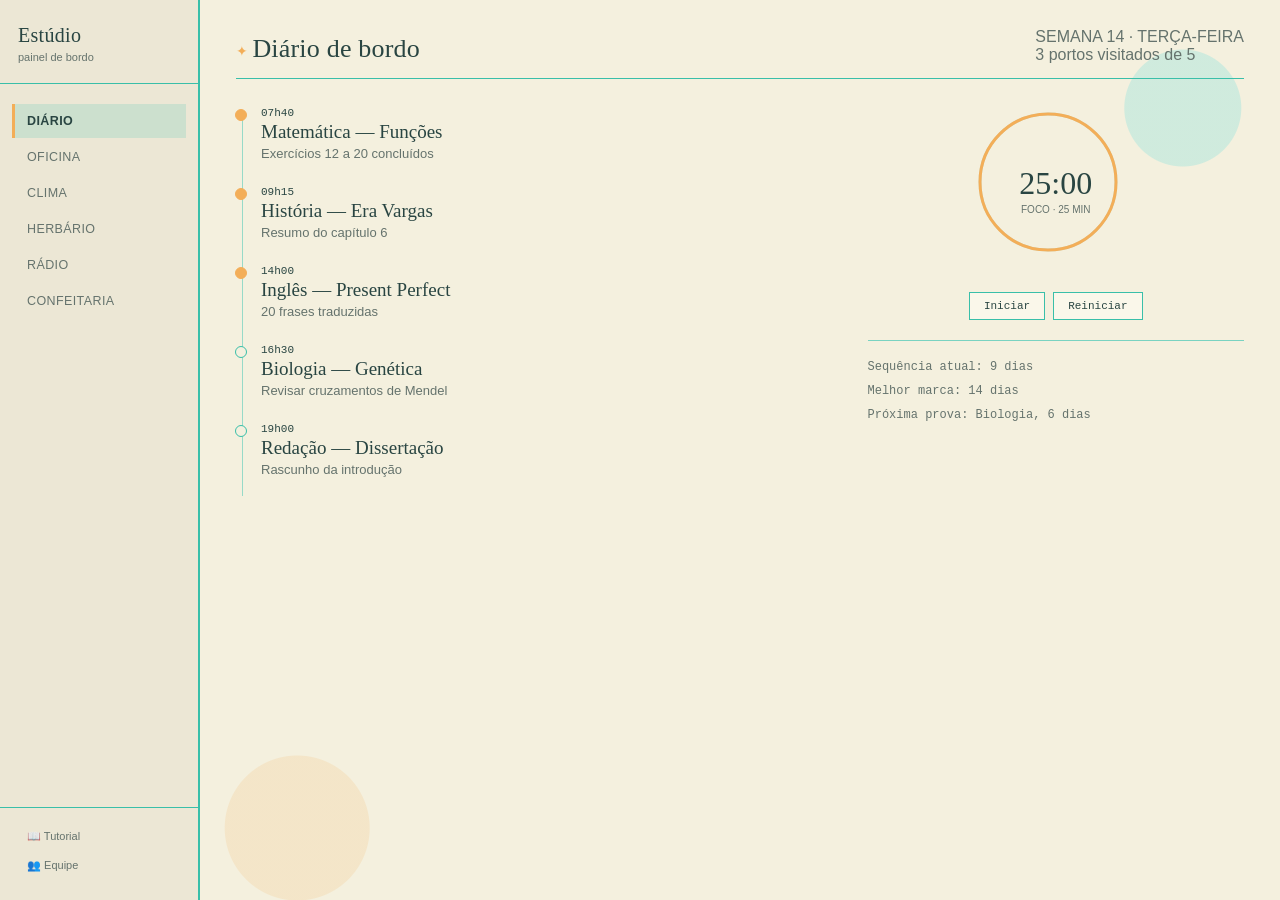
==== deepseek2.html @ 1ecbb1cb "primeiro commit" ====
<!DOCTYPE html>
<html lang="pt-BR">
<head>
  <meta charset="UTF-8">
  <meta name="viewport" content="width=device-width, initial-scale=1.0">
  <title>Estúdio · painel lateral</title>
  <style>
    * { box-sizing: border-box; margin:0; padding:0; }
    :root{
      --bg:#F4F0DE;
      --surface:#FFFDF4;
      --ink:#294542;
      --ink-soft:#65736D;
      --accent:#F3AE58;
      --mint:#BCE8DD;
      --mint-strong:#39BFA9;
      --warn:#D98255;
      --line:#79D3C1;
      --display: Georgia, 'Times New Roman', serif;
      --body: Arial, Helvetica, sans-serif;
      --mono:'Courier New', monospace;
      --sidebar-width: 200px;
    }
    html, body {
      height:100%;
      background:var(--bg);
      font-family:var(--body);
      color:var(--ink);
    }
    #app {
      display:flex;
      min-height:100vh;
      background:var(--bg);
    }
    /* ===== SIDEBAR ===== */
    .sidebar {
      width: var(--sidebar-width);
      background: #ECE7D5;
      border-right: 2px solid var(--mint-strong);
      padding: 24px 0 20px 0;
      display:flex;
      flex-direction:column;
      flex-shrink:0;
      height:100vh;
      position:sticky;
      top:0;
      overflow-y:auto;
    }
    .sidebar .logo {
      font-family:var(--display);
      font-size:20px;
      padding:0 18px 20px 18px;
      border-bottom:1px solid var(--mint-strong);
      margin-bottom:20px;
      color:var(--ink);
      letter-spacing:.3px;
    }
    .sidebar .logo small {
      display:block;
      font-size:11px;
      font-family:var(--body);
      color:var(--ink-soft);
      letter-spacing:0;
      margin-top:4px;
    }
    .sidebar nav {
      display:flex;
      flex-direction:column;
      gap:2px;
      padding:0 12px;
      flex:1;
    }
    .sidebar nav button {
      background:transparent;
      border:none;
      border-radius:0;
      padding:10px 12px;
      text-align:left;
      font-size:12.5px;
      font-family:var(--body);
      color:var(--ink-soft);
      cursor:pointer;
      transition:.2s;
      letter-spacing:.4px;
      border-left:3px solid transparent;
      text-transform:uppercase;
    }
    .sidebar nav button:hover {
      background:rgba(57, 191, 169, 0.12);
      color:var(--ink);
      border-left-color:var(--mint-strong);
    }
    .sidebar nav button.active {
      background:rgba(57, 191, 169, 0.18);
      color:var(--ink);
      font-weight:600;
      border-left-color:var(--accent);
    }
    .sidebar .footer-links {
      border-top:1px solid var(--mint-strong);
      padding:14px 12px 0;
      margin-top:10px;
    }
    .sidebar .footer-links button {
      display:block;
      width:100%;
      background:transparent;
      border:none;
      padding:8px 12px;
      text-align:left;
      font-size:11px;
      color:var(--ink-soft);
      cursor:pointer;
      font-family:var(--body);
      border-left:3px solid transparent;
      transition:.2s;
    }
    .sidebar .footer-links button:hover {
      background:rgba(57, 191, 169, 0.10);
      color:var(--ink);
      border-left-color:var(--mint-strong);
    }
    .sidebar .footer-links button.active {
      background:rgba(57, 191, 169, 0.15);
      color:var(--ink);
      font-weight:500;
      border-left-color:var(--accent);
    }

    /* ===== CONTEÚDO ===== */
    .main-content {
      flex:1;
      padding:28px 36px 40px 36px;
      background:
        radial-gradient(circle at 91% 12%, rgba(188,232,221,.65) 0 58px, transparent 59px),
        radial-gradient(circle at 9% 92%, rgba(243,174,88,.16) 0 72px, transparent 73px),
        var(--bg);
      overflow-y:auto;
    }
    .panel {
      display:block;
      animation: fadeIn .25s;
    }
    .panel.hidden { display:none; }
    @keyframes fadeIn { 0%{opacity:0.4;} 100%{opacity:1;} }

    /* ===== estilos internos (cards, oficina, etc) ===== */
    .masthead {
      border-bottom:1px solid var(--mint-strong);
      padding-bottom:14px;
      margin-bottom:28px;
      display:flex;
      justify-content:space-between;
      align-items:flex-end;
      flex-wrap:wrap;
    }
    .masthead h1 {
      font-family:var(--display);
      font-weight:400;
      color:var(--ink);
      letter-spacing:.2px;
      font-size:26px;
    }
    .masthead h1::before {
      content:'✦ ';
      color:var(--accent);
      font-family:Arial,sans-serif;
      font-size:.55em;
      vertical-align:middle;
    }
    .coord, .data, .sub, .freq, .registro, .rodape, .t-diario .porto .hora, .t-oficina .peca .cod, .t-oficina .peca .pct {
      color:var(--ink-soft);
    }

    /* DIÁRIO */
    .grid-diario {
      display:grid;
      grid-template-columns:1.55fr 1fr;
      gap:48px;
    }
    .rota {
      position:relative;
      padding-left:25px;
    }
    .rota::before {
      content:'';
      position:absolute;
      left:6px;
      top:6px;
      bottom:6px;
      width:1px;
      background:var(--line);
      opacity:.75;
    }
    .porto {
      position:relative;
      padding:0 0 25px;
    }
    .porto::before {
      content:'';
      position:absolute;
      left:-26px;
      top:2px;
      width:10px;
      height:10px;
      border-radius:50%;
      background:var(--bg);
      border:1.5px solid var(--mint-strong);
    }
    .porto.feito::before {
      background:var(--accent);
      border-color:var(--accent);
    }
    .porto .hora {
      font-family:var(--mono);
      font-size:11px;
    }
    .porto .nome {
      font-family:var(--display);
      font-size:19px;
      margin-top:2px;
    }
    .porto .nota {
      font-size:13px;
      color:var(--ink-soft);
      margin-top:3px;
    }
    .instrumento {
      position:relative;
      width:165px;
      height:165px;
      margin:0 auto 20px;
    }
    .instrumento svg { transform:rotate(-90deg); }
    .instrumento .trilha { fill:none; stroke:#C9E5DD; stroke-width:3; }
    .instrumento .progresso { fill:none; stroke:var(--accent); stroke-width:3; stroke-linecap:round; transition:stroke-dashoffset 1s linear; }
    .instrumento .miolo {
      position:absolute;
      inset:0;
      display:flex;
      align-items:center;
      justify-content:center;
      flex-direction:column;
    }
    .instrumento .num { font-family:var(--display); font-size:32px; }
    .instrumento .lbl { font-size:10px; color:var(--ink-soft); margin-top:2px; }
    .comandos {
      display:flex;
      gap:8px;
      justify-content:center;
      margin-bottom:20px;
    }
    .comandos button {
      border:1px solid var(--mint-strong);
      border-radius:0;
      color:var(--ink);
      background:rgba(255,253,244,.55);
      padding:7px 14px;
      font-family:var(--mono);
      font-size:11px;
      cursor:pointer;
    }
    .comandos button:hover { border-color:var(--accent); color:var(--accent); }
    .registro {
      font-family:var(--mono);
      font-size:12px;
      line-height:2;
      color:var(--ink-soft);
      border-top:1px solid var(--line);
      padding-top:14px;
    }

    /* OFICINA */
    .bancada {
      display:grid;
      grid-template-columns:repeat(3,1fr);
      gap:16px;
      margin-bottom:20px;
    }
    .peca {
      background:rgba(255,253,244,.82);
      border:1px solid var(--mint-strong);
      padding:17px;
      box-shadow:3px 3px 0 rgba(188,232,221,.7);
    }
    .peca h3 {
      font-family:var(--display);
      font-weight:400;
      font-size:17px;
      color:var(--ink);
      margin:6px 0 8px;
    }
    .barra {
      height:5px;
      background:#DCEDE7;
      border-radius:0;
      overflow:hidden;
    }
    .barra i { display:block; height:100%; background:var(--accent); }
    .peca.pronta { background:var(--ink); border-color:var(--ink); box-shadow:3px 3px 0 var(--accent); }
    .peca.pronta .cod, .peca.pronta h3, .peca.pronta .pct { color:#F4F0DE; }
    .ordem {
      background:var(--accent);
      color:var(--ink);
      border-radius:0;
      font-family:var(--mono);
      padding:4px 9px;
      font-size:11px;
    }
    .ferramenta {
      display:flex;
      gap:12px;
      flex-wrap:wrap;
      margin:16px 0 12px;
      align-items:center;
    }
    .ferramenta input {
      flex:1 1 180px;
      padding:10px 12px;
      border:1px solid var(--mint-strong);
      background:var(--surface);
      font-size:13px;
      color:var(--ink);
      border-radius:0;
      outline:none;
    }
    .ferramenta input:focus { border-color:var(--accent); }
    .ferramenta button {
      background:var(--surface);
      border:1px solid var(--mint-strong);
      padding:9px 18px;
      font-family:var(--mono);
      font-size:11px;
      text-transform:uppercase;
      cursor:pointer;
      color:var(--ink);
      transition:.2s;
      box-shadow:2px 2px 0 rgba(188,232,221,.6);
    }
    .ferramenta button:hover { background:var(--accent); border-color:var(--accent); box-shadow:2px 2px 0 var(--ink); }
    .ferramenta button.remover { background:transparent; box-shadow:none; border-color:#d4c9b8; color:var(--ink-soft); }
    .ferramenta button.remover:hover { background:#f0e3d4; border-color:var(--warn); color:var(--warn); }
    .rodape {
      border-top:1px dashed var(--mint-strong);
      margin-top:12px;
      padding-top:12px;
      font-family:var(--mono);
      font-size:11px;
      color:#5a5a54;
      display:flex;
      justify-content:space-between;
      flex-wrap:wrap;
    }

    /* CLIMA */
    .medidores { display:flex; gap:16px; margin:26px 0 30px; }
    .medidor { flex:1; background:rgba(255,253,244,.82); border:1px solid var(--mint-strong); box-shadow:4px 4px 0 rgba(188,232,221,.65); padding:16px 14px; }
    .medidor .v { font-family:var(--display); font-size:28px; color:var(--ink); }
    .medidor .k { font-size:11px; color:var(--ink-soft); margin-top:2px; }
    .previsao .dia { display:flex; align-items:center; gap:14px; padding:11px 0; border-bottom:1px solid #C8E4DC; }
    .previsao .dia:last-child { border-bottom:none; }
    .previsao .rotulo { width:64px; font-size:12px; color:var(--ink-soft); }
    .previsao .icone { width:28px; text-align:center; font-size:16px; color:var(--accent); }
    .previsao .desc { flex:1; font-size:14px; color:var(--ink); }
    .previsao .temp { font-family:var(--mono); font-size:12px; color:var(--ink-soft); }

    /* HERBÁRIO */
    .colecao { display:grid; grid-template-columns:repeat(2,1fr); gap:16px; margin-top:26px; }
    .especime { border:1px solid var(--mint-strong); padding:18px; background:rgba(255,253,244,.82); box-shadow:3px 3px 0 rgba(188,232,221,.55); position:relative; }
    .especime .num { font-family:var(--mono); font-size:10px; color:#8A9169; }
    .especime .nome { font-family:var(--display); font-style:italic; font-size:17px; color:var(--ink); margin:5px 0 8px; }
    .especime .obs { font-size:12px; color:var(--ink-soft); line-height:1.5; }

    /* RÁDIO */
    .dial { height:3px; background:#C9E5DD; margin:22px 0 28px; position:relative; border-radius:2px; }
    .dial i { position:absolute; top:-5px; width:2px; height:13px; background:#82CDBD; }
    .dial .agulha { position:absolute; top:-8px; width:2px; height:19px; background:var(--accent); }
    .estacoes .estacao { display:flex; align-items:center; gap:14px; padding:13px 0; border-bottom:1px solid #C8E4DC; }
    .estacoes .estacao:last-child { border:none; }
    .estacoes .num { font-family:var(--mono); font-size:12px; color:var(--accent); width:46px; }
    .estacoes .nome { flex:1; font-size:14.5px; }
    .onda { display:flex; gap:2px; align-items:flex-end; height:16px; }
    .onda span { width:2.5px; background:var(--accent); opacity:.85; }

    /* CONFEITARIA */
    .receitas { display:flex; flex-direction:column; gap:16px; }
    .receita { background:rgba(255,253,244,.88); border:1px solid var(--mint-strong); padding:18px 20px; box-shadow:4px 4px 0 rgba(188,232,221,.6); display:flex; justify-content:space-between; align-items:center; flex-wrap:wrap; }
    .receita .info h3 { font-family:var(--display); color:var(--ink); font-size:18px; margin:0; }
    .receita .info .ingred { color:var(--ink-soft); font-size:12px; margin-top:3px; }
    .receita .tempo { color:var(--ink); background:var(--mint); border:1px solid var(--mint-strong); padding:5px 10px; font-family:var(--mono); font-size:12px; }

    /* TUTORIAL e EQUIPE (páginas especiais) */
    .tutorial-box, .equipe-box {
      max-width:760px;
      margin:0 auto;
      background:rgba(255,253,244,.78);
      padding:28px 34px;
      border:1px solid var(--mint-strong);
      box-shadow:6px 6px 0 rgba(188,232,221,.5);
    }
    .tutorial-box h2, .equipe-box h2 {
      font-family:var(--display);
      font-size:24px;
      margin-bottom:16px;
      color:var(--ink);
    }
    .tutorial-box p, .equipe-box p {
      line-height:1.7;
      margin-bottom:14px;
      color:var(--ink-soft);
    }
    .tutorial-box ul {
      padding-left:24px;
      margin-bottom:16px;
      color:var(--ink-soft);
    }
    .tutorial-box ul li { margin-bottom:8px; }
    .equipe-grid {
      display:grid;
      grid-template-columns:repeat(auto-fill, minmax(180px,1fr));
      gap:18px;
      margin-top:16px;
    }
    .membro {
      background:var(--surface);
      padding:16px;
      border:1px solid var(--mint-strong);
      box-shadow:3px 3px 0 rgba(188,232,221,.4);
    }
    .membro h4 { font-family:var(--display); font-size:18px; color:var(--ink); }
    .membro span { font-size:12px; color:var(--ink-soft); display:block; margin-top:4px; }

    @media (max-width:760px) {
      .sidebar { width:150px; padding:16px 0; }
      .sidebar .logo { font-size:17px; padding:0 12px 16px 12px; }
      .sidebar nav button { font-size:11px; padding:8px 10px; }
      .main-content { padding:20px 16px 30px; }
      .grid-diario { grid-template-columns:1fr; gap:30px; }
      .bancada { grid-template-columns:1fr 1fr; }
      .medidores { flex-direction:column; }
    }
    @media (max-width:520px) {
      .sidebar { width:120px; }
      .sidebar .logo { font-size:14px; }
      .sidebar nav button { font-size:9px; padding:6px 8px; }
      .bancada, .colecao { grid-template-columns:1fr; }
      .main-content { padding:14px 12px 24px; }
      .ferramenta { flex-direction:column; align-items:stretch; }
    }
  </style>
</head>
<body>
<div id="app">
  <!-- SIDEBAR -->
  <aside class="sidebar">
    <div class="logo">Estúdio <small>painel de bordo</small></div>
    <nav id="nav-principal">
      <button class="active" data-t="diario">Diário</button>
      <button data-t="oficina">Oficina</button>
      <button data-t="clima">Clima</button>
      <button data-t="herbario">Herbário</button>
      <button data-t="radio">Rádio</button>
      <button data-t="confeitaria">Confeitaria</button>
    </nav>
    <div class="footer-links">
      <button data-t="tutorial" id="btn-tutorial">📖 Tutorial</button>
      <button data-t="equipe" id="btn-equipe">👥 Equipe</button>
    </div>
  </aside>

  <!-- CONTEÚDO PRINCIPAL -->
  <main class="main-content">

    <!-- ===== DIÁRIO ===== -->
    <div class="panel" data-p="diario">
      <div class="masthead">
        <h1>Diário de bordo</h1>
        <div class="coord">SEMANA 14 · TERÇA-FEIRA<br>3 portos visitados de 5</div>
      </div>
      <div class="grid-diario">
        <div class="rota">
          <div class="porto feito"><div class="hora">07h40</div><div class="nome">Matemática — Funções</div><div class="nota">Exercícios 12 a 20 concluídos</div></div>
          <div class="porto feito"><div class="hora">09h15</div><div class="nome">História — Era Vargas</div><div class="nota">Resumo do capítulo 6</div></div>
          <div class="porto feito"><div class="hora">14h00</div><div class="nome">Inglês — Present Perfect</div><div class="nota">20 frases traduzidas</div></div>
          <div class="porto"><div class="hora">16h30</div><div class="nome">Biologia — Genética</div><div class="nota">Revisar cruzamentos de Mendel</div></div>
          <div class="porto"><div class="hora">19h00</div><div class="nome">Redação — Dissertação</div><div class="nota">Rascunho da introdução</div></div>
        </div>
        <div>
          <div class="instrumento">
            <svg width="150" height="150" viewBox="0 0 150 150">
              <circle class="trilha" cx="75" cy="75" r="68"></circle>
              <circle id="pomo-progresso" class="progresso" cx="75" cy="75" r="68" stroke-dasharray="427.3" stroke-dashoffset="0"></circle>
            </svg>
            <div class="miolo">
              <div class="num" id="pomo-tempo">25:00</div>
              <div class="lbl" id="pomo-lbl">FOCO · 25 MIN</div>
            </div>
          </div>
          <div class="comandos">
            <button id="pomo-play">Iniciar</button>
            <button id="pomo-reset">Reiniciar</button>
          </div>
          <div class="registro">Sequência atual: 9 dias<br>Melhor marca: 14 dias<br>Próxima prova: Biologia, 6 dias</div>
        </div>
      </div>
    </div>

    <!-- ===== OFICINA ===== -->
    <div class="panel hidden" data-p="oficina">
      <div class="masthead"><h1>OFICINA DE ESTUDOS</h1><div class="ordem">OS Nº 0142</div></div>
      <div class="ferramenta">
        <input type="text" id="novaPecaInput" placeholder="Ex: Química — Ligações" value="">
        <button id="adicionarPecaBtn">+ Adicionar card</button>
        <button id="removerUltimaPecaBtn" class="remover">✕ remover último</button>
      </div>
      <div class="bancada" id="bancadaCards">
        <div class="peca pronta" data-id="0"><div class="cod">PC-01 · MAT</div><h3>Funções quadráticas</h3><div class="barra"><i style="width:100%"></i></div><div class="pct">100% — finalizada</div></div>
        <div class="peca" data-id="1"><div class="cod">PC-02 · HIS</div><h3>Era Vargas</h3><div class="barra"><i style="width:70%"></i></div><div class="pct">70% em produção</div></div>
        <div class="peca" data-id="2"><div class="cod">PC-03 · ING</div><h3>Present Perfect</h3><div class="barra"><i style="width:45%"></i></div><div class="pct">45% em produção</div></div>
        <div class="peca" data-id="3"><div class="cod">PC-04 · BIO</div><h3>Genética mendeliana</h3><div class="barra"><i style="width:20%"></i></div><div class="pct">20% em produção</div></div>
        <div class="peca" data-id="4"><div class="cod">PC-05 · RED</div><h3>Dissertação ENEM</h3><div class="barra"><i style="width:10%"></i></div><div class="pct">10% em produção</div></div>
        <div class="peca" data-id="5"><div class="cod">PC-06 · FIS</div><h3>Leis de Newton</h3><div class="barra"><i style="width:0%"></i></div><div class="pct">na fila</div></div>
      </div>
      <div class="rodape"><span id="contagemPecas">6 peças na bancada</span><span id="resumoStatus">1 finalizada · 4 em produção · 1 na fila</span></div>
    </div>

    <!-- ===== CLIMA ===== -->
    <div class="panel hidden" data-p="clima">
      <div class="masthead"><h1>Estação de estudos</h1><div class="data">Boletim de terça-feira, 14ª semana</div></div>
      <div class="medidores">
        <div class="medidor"><div class="v">72%</div><div class="k">carga cumprida na semana</div></div>
        <div class="medidor"><div class="v">3h40</div><div class="k">tempo de estudo hoje</div></div>
        <div class="medidor"><div class="v">9</div><div class="k">dias seguidos de foco</div></div>
      </div>
      <div class="previsao">
        <div class="dia"><span class="rotulo">Hoje</span><span class="icone">☀︎</span><span class="desc">Céu limpo — boa concentração</span><span class="temp">3 tarefas</span></div>
        <div class="dia"><span class="rotulo">Amanhã</span><span class="icone">☁︎</span><span class="desc">Parcialmente nublado — revisão de Física</span><span class="temp">2 tarefas</span></div>
        <div class="dia"><span class="rotulo">Quinta</span><span class="icone">⛈</span><span class="desc">Tempestade de provas — Biologia N1</span><span class="temp">prova</span></div>
        <div class="dia"><span class="rotulo">Sexta</span><span class="icone">☀︎</span><span class="desc">Aberto — dia de folga programada</span><span class="temp">0 tarefas</span></div>
      </div>
    </div>

    <!-- ===== HERBÁRIO ===== -->
    <div class="panel hidden" data-p="herbario">
      <div class="masthead"><h1>Herbário de estudos</h1><div class="sub">coleção da 14ª semana</div></div>
      <div class="colecao">
        <div class="especime"><div class="num">Nº 031</div><div class="nome">Functio quadratica</div><div class="obs">Colhida em 25/08. Reconhecível pela concavidade da parábola.</div></div>
        <div class="especime"><div class="num">Nº 032</div><div class="nome">Era vargensis</div><div class="obs">Em observação — floresce entre 1930 e 1945.</div></div>
        <div class="especime"><div class="num">Nº 033</div><div class="nome">Praesens perfectum</div><div class="obs">Espécime resistente, requer prática diária.</div></div>
        <div class="especime"><div class="num">Nº 034</div><div class="nome">Genetica mendeliana</div><div class="obs">Ainda não catalogada — cruzamentos pendentes.</div></div>
      </div>
      <div class="rodape" style="margin-top:22px; justify-content:center;">2 espécimes colhidos · 2 em observação</div>
    </div>

    <!-- ===== RÁDIO ===== -->
    <div class="panel hidden" data-p="radio">
      <div class="masthead"><h1>Sintonia de estudos</h1><div class="freq">92.7 FM — no ar há 3h40 hoje</div></div>
      <div class="dial"><i style="left:10%"></i><i style="left:30%"></i><i style="left:50%"></i><i style="left:70%"></i><i style="left:90%"></i><div class="agulha" style="left:63%"></div></div>
      <div class="estacoes">
        <div class="estacao"><span class="num">88.3</span><span class="nome">Matemática — Funções</span><div class="onda"><span style="height:14px"></span><span style="height:9px"></span><span style="height:16px"></span><span style="height:6px"></span></div></div>
        <div class="estacao"><span class="num">94.1</span><span class="nome">História — Era Vargas</span><div class="onda"><span style="height:11px"></span><span style="height:15px"></span><span style="height:8px"></span><span style="height:12px"></span></div></div>
        <div class="estacao"><span class="num">101.5</span><span class="nome">Inglês — Present Perfect</span><div class="onda"><span style="height:7px"></span><span style="height:13px"></span><span style="height:10px"></span><span style="height:5px"></span></div></div>
        <div class="estacao"><span class="num">106.9</span><span class="nome">Biologia — Genética</span><div class="onda"><span style="height:5px"></span><span style="height:8px"></span><span style="height:4px"></span><span style="height:6px"></span></div></div>
      </div>
    </div>

    <!-- ===== CONFEITARIA ===== -->
    <div class="panel hidden" data-p="confeitaria">
      <div class="masthead"><h1>Receitas da semana</h1><div class="sub">o que colocar no forno hoje</div></div>
      <div class="receitas">
        <div class="receita"><div class="info"><h3>Funções quadráticas</h3><div class="ingred">2 xícaras de exercícios · 1 colher de revisão teórica</div></div><div class="tempo">40 min</div></div>
        <div class="receita"><div class="info"><h3>Era Vargas</h3><div class="ingred">1 resumo do capítulo · mapas mentais a gosto</div></div><div class="tempo">35 min</div></div>
        <div class="receita"><div class="info"><h3>Present Perfect</h3><div class="ingred">20 frases traduzidas · flashcards frescos</div></div><div class="tempo">25 min</div></div>
        <div class="receita"><div class="info"><h3>Genética mendeliana</h3><div class="ingred">cruzamentos de Mendel · uma pitada de exercícios</div></div><div class="tempo">50 min</div></div>
      </div>
    </div>

    <!-- ===== TUTORIAL ===== -->
    <div class="panel hidden" data-p="tutorial">
      <div class="tutorial-box">
        <h2>📖 Como usar o painel</h2>
        <p>Bem-vindo ao <strong>Estúdio</strong> — seu painel de bordo para organizar os estudos.</p>
        <ul>
          <li><strong>Diário:</strong> acompanhe sua rota de estudos diários, com portos (tarefas) e o pomodoro integrado.</li>
          <li><strong>Oficina:</strong> gerencie cards de conteúdo. Use o campo para <em>adicionar</em> novos cards e o botão para <em>remover</em> o último adicionado.</li>
          <li><strong>Clima:</strong> visualize métricas gerais e a previsão de tarefas dos próximos dias.</li>
          <li><strong>Herbário:</strong> uma coleção visual de “espécimes” de estudo — cada matéria catalogada.</li>
          <li><strong>Rádio:</strong> sintonize diferentes disciplinas, com ondas que representam a intensidade do foco.</li>
          <li><strong>Confeitaria:</strong> receitas de estudo com ingredientes (atividades) e tempo estimado.</li>
        </ul>
        <p>Use a barra lateral para navegar entre as seções. Os botões <strong>Tutorial</strong> e <strong>Equipe</strong> ficam na parte inferior da sidebar.</p>
        <p style="margin-top:12px; font-style:italic; color:var(--accent);">✦ Dica: na Oficina, você pode criar cards personalizados para qualquer matéria.</p>
      </div>
    </div>

    <!-- ===== EQUIPE ===== -->
    <div class="panel hidden" data-p="equipe">
      <div class="equipe-box">
        <h2>👥 Equipe do projeto</h2>
        <p>Conheça quem contribuiu para este painel de estudos.</p>
        <div class="equipe-grid">
          <div class="membro"><h4>Ana Clara</h4><span>design & interface</span></div>
          <div class="membro"><h4>Bruno Mendes</h4><span>desenvolvimento front-end</span></div>
          <div class="membro"><h4>Carla Souza</h4><span>conteúdo e curadoria</span></div>
          <div class="membro"><h4>Daniel Porto</h4><span>experiência do usuário</span></div>
          <div class="membro"><h4>Elena Rios</h4><span>ilustração e identidade</span></div>
          <div class="membro"><h4>Felipe Andrade</h4><span>testes e documentação</span></div>
        </div>
        <p style="margin-top:20px; font-size:13px; color:var(--ink-soft);">Este projeto é open-source e foi desenvolvido com carinho para estudantes.</p>
      </div>
    </div>

  </main>
</div>

<script>
  (function(){
    // ===== SIDEBAR NAVEGAÇÃO =====
    const botoesNav = document.querySelectorAll('#nav-principal button');
    const botoesFooter = document.querySelectorAll('.footer-links button');
    const todosBotoes = [...botoesNav, ...botoesFooter];
    const panels = document.querySelectorAll('.panel');

    function switchTo(tabId) {
      // atualiza botões
      todosBotoes.forEach(b => b.classList.remove('active'));
      const botaoClicado = document.querySelector(`button[data-t="${tabId}"]`);
      if (botaoClicado) botaoClicado.classList.add('active');

      // mostra painel
      panels.forEach(p => p.classList.add('hidden'));
      const painelAlvo = document.querySelector(`.panel[data-p="${tabId}"]`);
      if (painelAlvo) painelAlvo.classList.remove('hidden');
    }

    todosBotoes.forEach(btn => {
      btn.addEventListener('click', function(e) {
        const tab = this.dataset.t;
        if (tab) switchTo(tab);
      });
    });

    // ===== POMODORO =====
    const POMO_DURACAO = 25 * 60;
    const CIRCUNFERENCIA = 2 * Math.PI * 68;
    let pomoRestante = POMO_DURACAO;
    let pomoRodando = false;
    let pomoIntervalo = null;

    const pomoTempoEl = document.getElementById('pomo-tempo');
    const pomoProgressoEl = document.getElementById('pomo-progresso');
    const pomoPlayBtn = document.getElementById('pomo-play');
    const pomoResetBtn = document.getElementById('pomo-reset');
    if (pomoProgressoEl) pomoProgressoEl.setAttribute('stroke-dasharray', CIRCUNFERENCIA.toFixed(1));

    function pomoAtualizarTela() {
      if (!pomoTempoEl) return;
      const min = String(Math.floor(pomoRestante / 60)).padStart(2, '0');
      const seg = String(pomoRestante % 60).padStart(2, '0');
      pomoTempoEl.textContent = min + ':' + seg;
      if (pomoProgressoEl) {
        const fracaoRestante = pomoRestante / POMO_DURACAO;
        pomoProgressoEl.style.strokeDashoffset = (CIRCUNFERENCIA * (1 - fracaoRestante)).toFixed(1);
      }
    }

    function pomoTick() {
      if (pomoRestante <= 0) {
        clearInterval(pomoIntervalo);
        pomoRodando = false;
        if (pomoPlayBtn) pomoPlayBtn.textContent = 'Iniciar';
        const lbl = document.getElementById('pomo-lbl');
        if (lbl) lbl.textContent = 'CICLO CONCLUÍDO';
        return;
      }
      pomoRestante -= 1;
      pomoAtualizarTela();
    }

    if (pomoPlayBtn) {
      pomoPlayBtn.addEventListener('click', () => {
        pomoRodando = !pomoRodando;
        if (pomoRodando) {
          pomoPlayBtn.textContent = 'Pausar';
          const lbl = document.getElementById('pomo-lbl');
          if (lbl) lbl.textContent = 'FOCO · 25 MIN';
          pomoIntervalo = setInterval(pomoTick, 1000);
        } else {
          pomoPlayBtn.textContent = 'Iniciar';
          clearInterval(pomoIntervalo);
        }
      });
    }
    if (pomoResetBtn) {
      pomoResetBtn.addEventListener('click', () => {
        clearInterval(pomoIntervalo);
        pomoRodando = false;
        pomoRestante = POMO_DURACAO;
        if (pomoPlayBtn) pomoPlayBtn.textContent = 'Iniciar';
        const lbl = document.getElementById('pomo-lbl');
        if (lbl) lbl.textContent = 'FOCO · 25 MIN';
        pomoAtualizarTela();
      });
    }
    pomoAtualizarTela();

    // ===== OFICINA: ADICIONAR / REMOVER CARDS =====
    const bancada = document.getElementById('bancadaCards');
    const inputNova = document.getElementById('novaPecaInput');
    const btnAdicionar = document.getElementById('adicionarPecaBtn');
    const btnRemoverUltimo = document.getElementById('removerUltimaPecaBtn');
    const contagemEl = document.getElementById('contagemPecas');
    const resumoEl = document.getElementById('resumoStatus');

    let nextId = 6; // já existem 6 estáticos

    function atualizarRodape() {
      const cards = bancada.querySelectorAll('.peca');
      const total = cards.length;
      const finalizados = bancada.querySelectorAll('.peca.pronta').length;
      contagemEl.textContent = total + ' peças na bancada';
      const producao = total - finalizados;
      let resumo = '';
      if (finalizados > 0) resumo += finalizados + ' finalizada' + (finalizados>1?'s':'') + ' · ';
      resumo += producao + ' em produção';
      resumoEl.textContent = resumo;
    }

    function criarCard(titulo, id) {
      const div = document.createElement('div');
      div.className = 'peca';
      div.dataset.id = id;
      const codigo = 'PC-' + String(id+1).padStart(2, '0') + ' · ' + titulo.substring(0,3).toUpperCase();
      const pct = Math.floor(Math.random() * 41);
      const pctText = pct + '% em produção';
      const larguraBarra = pct + '%';
      div.innerHTML = `
        <div class="cod">${codigo}</div>
        <h3>${titulo}</h3>
        <div class="barra"><i style="width:${larguraBarra}"></i></div>
        <div class="pct">${pctText}</div>
      `;
      return div;
    }

    function adicionarCard() {
      const titulo = inputNova.value.trim();
      if (titulo === '') {
        alert('Digite o título do card (ex: Química — Ligações)');
        return;
      }
      const id = nextId++;
      const card = criarCard(titulo, id);
      bancada.appendChild(card);
      inputNova.value = '';
      atualizarRodape();
    }

    function removerUltimoCard() {
      const cards = bancada.querySelectorAll('.peca');
      if (cards.length <= 6) {
        alert('Os 6 cards iniciais não podem ser removidos. Adicione novos cards para removê-los.');
        return;
      }
      const ultimo = cards[cards.length - 1];
      if (ultimo) bancada.removeChild(ultimo);
      atualizarRodape();
    }

    if (btnAdicionar) btnAdicionar.addEventListener('click', adicionarCard);
    if (btnRemoverUltimo) btnRemoverUltimo.addEventListener('click', removerUltimoCard);
    if (inputNova) {
      inputNova.addEventListener('keydown', (e) => {
        if (e.key === 'Enter') { e.preventDefault(); adicionarCard(); }
      });
    }
    atualizarRodape();

    // ===== INICIAL: ativa diário (já ativo) =====
    // Garantir que o primeiro painel esteja visível
    switchTo('diario');
  })();
</script>
</body>
</html>
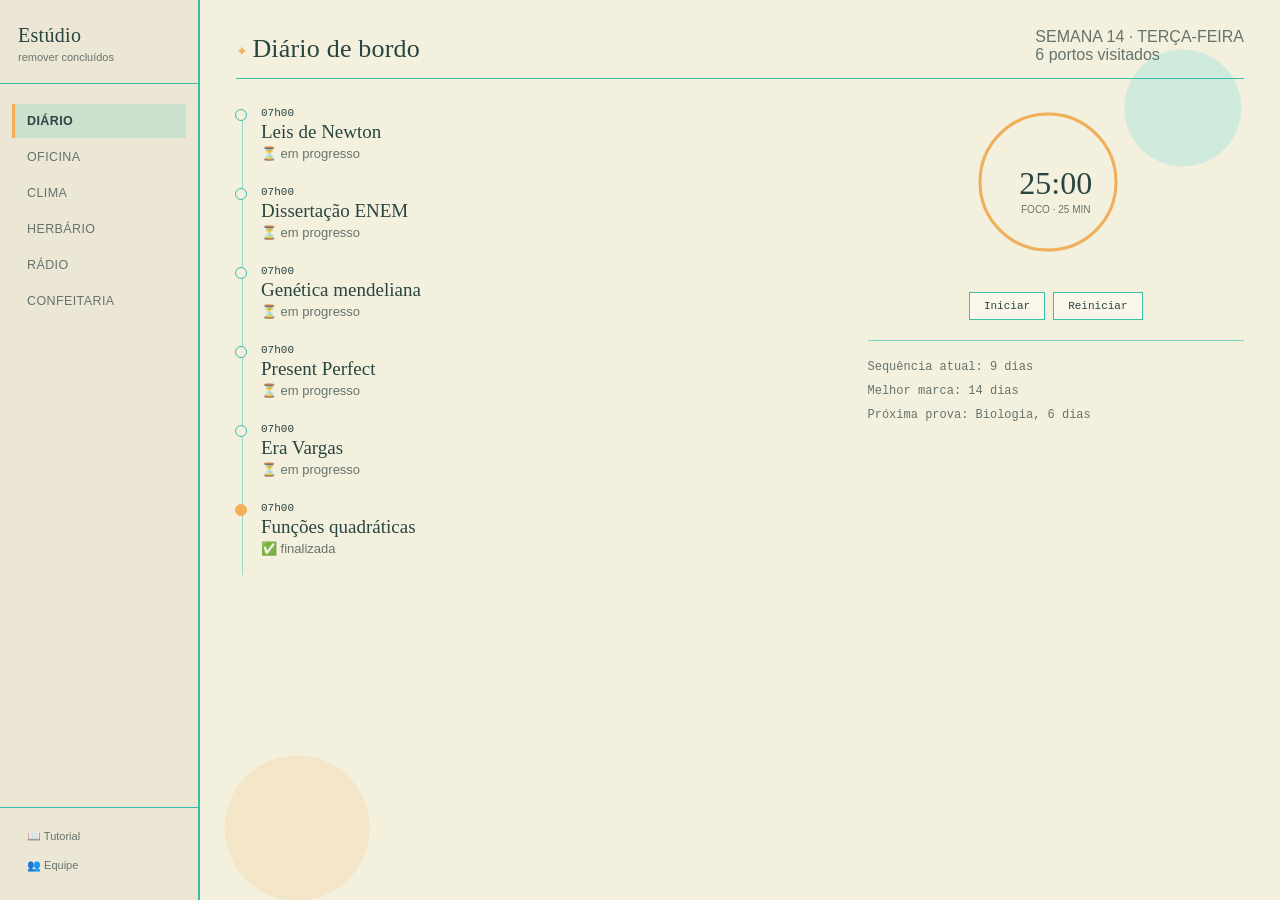
==== commit ea993f1c: "Segundo commit" ====
--- a/deepseek2.html
+++ b/deepseek2.html
@@ -3,7 +3,7 @@
 <head>
   <meta charset="UTF-8">
   <meta name="viewport" content="width=device-width, initial-scale=1.0">
-  <title>Estúdio · painel lateral</title>
+  <title>Estúdio · remover concluídos + horário real</title>
   <style>
     * { box-sizing: border-box; margin:0; padding:0; }
     :root{
@@ -32,7 +32,6 @@
       min-height:100vh;
       background:var(--bg);
     }
-    /* ===== SIDEBAR ===== */
     .sidebar {
       width: var(--sidebar-width);
       background: #ECE7D5;
@@ -127,7 +126,6 @@
       border-left-color:var(--accent);
     }
 
-    /* ===== CONTEÚDO ===== */
     .main-content {
       flex:1;
       padding:28px 36px 40px 36px;
@@ -144,7 +142,6 @@
     .panel.hidden { display:none; }
     @keyframes fadeIn { 0%{opacity:0.4;} 100%{opacity:1;} }
 
-    /* ===== estilos internos (cards, oficina, etc) ===== */
     .masthead {
       border-bottom:1px solid var(--mint-strong);
       padding-bottom:14px;
@@ -282,6 +279,7 @@
       border:1px solid var(--mint-strong);
       padding:17px;
       box-shadow:3px 3px 0 rgba(188,232,221,.7);
+      transition:0.2s;
     }
     .peca h3 {
       font-family:var(--display);
@@ -340,6 +338,8 @@
     .ferramenta button:hover { background:var(--accent); border-color:var(--accent); box-shadow:2px 2px 0 var(--ink); }
     .ferramenta button.remover { background:transparent; box-shadow:none; border-color:#d4c9b8; color:var(--ink-soft); }
     .ferramenta button.remover:hover { background:#f0e3d4; border-color:var(--warn); color:var(--warn); }
+    .ferramenta button.danger { background:#f0e3d4; border-color:var(--warn); color:var(--warn); }
+    .ferramenta button.danger:hover { background:var(--warn); color:#fff; border-color:var(--warn); }
     .rodape {
       border-top:1px dashed var(--mint-strong);
       margin-top:12px;
@@ -389,7 +389,6 @@
     .receita .info .ingred { color:var(--ink-soft); font-size:12px; margin-top:3px; }
     .receita .tempo { color:var(--ink); background:var(--mint); border:1px solid var(--mint-strong); padding:5px 10px; font-family:var(--mono); font-size:12px; }
 
-    /* TUTORIAL e EQUIPE (páginas especiais) */
     .tutorial-box, .equipe-box {
       max-width:760px;
       margin:0 auto;
@@ -451,9 +450,8 @@
 </head>
 <body>
 <div id="app">
-  <!-- SIDEBAR -->
   <aside class="sidebar">
-    <div class="logo">Estúdio <small>painel de bordo</small></div>
+    <div class="logo">Estúdio <small>remover concluídos</small></div>
     <nav id="nav-principal">
       <button class="active" data-t="diario">Diário</button>
       <button data-t="oficina">Oficina</button>
@@ -463,27 +461,21 @@
       <button data-t="confeitaria">Confeitaria</button>
     </nav>
     <div class="footer-links">
-      <button data-t="tutorial" id="btn-tutorial">📖 Tutorial</button>
-      <button data-t="equipe" id="btn-equipe">👥 Equipe</button>
+      <button data-t="tutorial">📖 Tutorial</button>
+      <button data-t="equipe">👥 Equipe</button>
     </div>
   </aside>
 
-  <!-- CONTEÚDO PRINCIPAL -->
   <main class="main-content">
-
-    <!-- ===== DIÁRIO ===== -->
+    <!-- DIÁRIO -->
     <div class="panel" data-p="diario">
       <div class="masthead">
         <h1>Diário de bordo</h1>
-        <div class="coord">SEMANA 14 · TERÇA-FEIRA<br>3 portos visitados de 5</div>
+        <div class="coord" id="diario-status">SEMANA 14 · TERÇA-FEIRA<br><span id="contagem-portos">0</span> portos visitados</div>
       </div>
       <div class="grid-diario">
-        <div class="rota">
-          <div class="porto feito"><div class="hora">07h40</div><div class="nome">Matemática — Funções</div><div class="nota">Exercícios 12 a 20 concluídos</div></div>
-          <div class="porto feito"><div class="hora">09h15</div><div class="nome">História — Era Vargas</div><div class="nota">Resumo do capítulo 6</div></div>
-          <div class="porto feito"><div class="hora">14h00</div><div class="nome">Inglês — Present Perfect</div><div class="nota">20 frases traduzidas</div></div>
-          <div class="porto"><div class="hora">16h30</div><div class="nome">Biologia — Genética</div><div class="nota">Revisar cruzamentos de Mendel</div></div>
-          <div class="porto"><div class="hora">19h00</div><div class="nome">Redação — Dissertação</div><div class="nota">Rascunho da introdução</div></div>
+        <div class="rota" id="rota-diario">
+          <div style="color:var(--ink-soft); font-style:italic; padding:10px 0;" id="mensagem-vazio">Nenhum card na oficina ainda. Adicione na aba Oficina.</div>
         </div>
         <div>
           <div class="instrumento">
@@ -500,100 +492,85 @@
             <button id="pomo-play">Iniciar</button>
             <button id="pomo-reset">Reiniciar</button>
           </div>
-          <div class="registro">Sequência atual: 9 dias<br>Melhor marca: 14 dias<br>Próxima prova: Biologia, 6 dias</div>
+          <div class="registro" id="registro-diario">
+            Sequência atual: 9 dias<br>
+            Melhor marca: 14 dias<br>
+            Próxima prova: Biologia, 6 dias
+          </div>
         </div>
       </div>
     </div>
 
-    <!-- ===== OFICINA ===== -->
+    <!-- OFICINA -->
     <div class="panel hidden" data-p="oficina">
       <div class="masthead"><h1>OFICINA DE ESTUDOS</h1><div class="ordem">OS Nº 0142</div></div>
       <div class="ferramenta">
         <input type="text" id="novaPecaInput" placeholder="Ex: Química — Ligações" value="">
         <button id="adicionarPecaBtn">+ Adicionar card</button>
-        <button id="removerUltimaPecaBtn" class="remover">✕ remover último</button>
+        <button id="removerConcluidosBtn" class="danger">🗑 Remover concluídos</button>
       </div>
       <div class="bancada" id="bancadaCards">
-        <div class="peca pronta" data-id="0"><div class="cod">PC-01 · MAT</div><h3>Funções quadráticas</h3><div class="barra"><i style="width:100%"></i></div><div class="pct">100% — finalizada</div></div>
-        <div class="peca" data-id="1"><div class="cod">PC-02 · HIS</div><h3>Era Vargas</h3><div class="barra"><i style="width:70%"></i></div><div class="pct">70% em produção</div></div>
-        <div class="peca" data-id="2"><div class="cod">PC-03 · ING</div><h3>Present Perfect</h3><div class="barra"><i style="width:45%"></i></div><div class="pct">45% em produção</div></div>
-        <div class="peca" data-id="3"><div class="cod">PC-04 · BIO</div><h3>Genética mendeliana</h3><div class="barra"><i style="width:20%"></i></div><div class="pct">20% em produção</div></div>
-        <div class="peca" data-id="4"><div class="cod">PC-05 · RED</div><h3>Dissertação ENEM</h3><div class="barra"><i style="width:10%"></i></div><div class="pct">10% em produção</div></div>
-        <div class="peca" data-id="5"><div class="cod">PC-06 · FIS</div><h3>Leis de Newton</h3><div class="barra"><i style="width:0%"></i></div><div class="pct">na fila</div></div>
+        <div class="peca" data-id="5" data-titulo="Leis de Newton" data-timestamp="5"><div class="cod">PC-06 · FIS</div><h3>Leis de Newton</h3><div class="barra"><i style="width:0%"></i></div><div class="pct">na fila</div></div>
+        <div class="peca" data-id="4" data-titulo="Dissertação ENEM" data-timestamp="4"><div class="cod">PC-05 · RED</div><h3>Dissertação ENEM</h3><div class="barra"><i style="width:10%"></i></div><div class="pct">10% em produção</div></div>
+        <div class="peca" data-id="3" data-titulo="Genética mendeliana" data-timestamp="3"><div class="cod">PC-04 · BIO</div><h3>Genética mendeliana</h3><div class="barra"><i style="width:20%"></i></div><div class="pct">20% em produção</div></div>
+        <div class="peca" data-id="2" data-titulo="Present Perfect" data-timestamp="2"><div class="cod">PC-03 · ING</div><h3>Present Perfect</h3><div class="barra"><i style="width:45%"></i></div><div class="pct">45% em produção</div></div>
+        <div class="peca" data-id="1" data-titulo="Era Vargas" data-timestamp="1"><div class="cod">PC-02 · HIS</div><h3>Era Vargas</h3><div class="barra"><i style="width:70%"></i></div><div class="pct">70% em produção</div></div>
+        <div class="peca pronta" data-id="0" data-titulo="Funções quadráticas" data-timestamp="0"><div class="cod">PC-01 · MAT</div><h3>Funções quadráticas</h3><div class="barra"><i style="width:100%"></i></div><div class="pct">100% — finalizada</div></div>
       </div>
       <div class="rodape"><span id="contagemPecas">6 peças na bancada</span><span id="resumoStatus">1 finalizada · 4 em produção · 1 na fila</span></div>
     </div>
 
-    <!-- ===== CLIMA ===== -->
+    <!-- CLIMA -->
     <div class="panel hidden" data-p="clima">
       <div class="masthead"><h1>Estação de estudos</h1><div class="data">Boletim de terça-feira, 14ª semana</div></div>
       <div class="medidores">
-        <div class="medidor"><div class="v">72%</div><div class="k">carga cumprida na semana</div></div>
-        <div class="medidor"><div class="v">3h40</div><div class="k">tempo de estudo hoje</div></div>
-        <div class="medidor"><div class="v">9</div><div class="k">dias seguidos de foco</div></div>
+        <div class="medidor"><div class="v" id="clima-carga">72%</div><div class="k">carga cumprida na semana</div></div>
+        <div class="medidor"><div class="v" id="clima-tempo">3h40</div><div class="k">tempo de estudo hoje</div></div>
+        <div class="medidor"><div class="v" id="clima-dias">9</div><div class="k">dias seguidos de foco</div></div>
       </div>
       <div class="previsao">
-        <div class="dia"><span class="rotulo">Hoje</span><span class="icone">☀︎</span><span class="desc">Céu limpo — boa concentração</span><span class="temp">3 tarefas</span></div>
+        <div class="dia"><span class="rotulo">Hoje</span><span class="icone">☀︎</span><span class="desc">Céu limpo — boa concentração</span><span class="temp" id="previsao-hoje">3 tarefas</span></div>
         <div class="dia"><span class="rotulo">Amanhã</span><span class="icone">☁︎</span><span class="desc">Parcialmente nublado — revisão de Física</span><span class="temp">2 tarefas</span></div>
         <div class="dia"><span class="rotulo">Quinta</span><span class="icone">⛈</span><span class="desc">Tempestade de provas — Biologia N1</span><span class="temp">prova</span></div>
         <div class="dia"><span class="rotulo">Sexta</span><span class="icone">☀︎</span><span class="desc">Aberto — dia de folga programada</span><span class="temp">0 tarefas</span></div>
       </div>
     </div>
 
-    <!-- ===== HERBÁRIO ===== -->
+    <!-- HERBÁRIO -->
     <div class="panel hidden" data-p="herbario">
       <div class="masthead"><h1>Herbário de estudos</h1><div class="sub">coleção da 14ª semana</div></div>
-      <div class="colecao">
-        <div class="especime"><div class="num">Nº 031</div><div class="nome">Functio quadratica</div><div class="obs">Colhida em 25/08. Reconhecível pela concavidade da parábola.</div></div>
-        <div class="especime"><div class="num">Nº 032</div><div class="nome">Era vargensis</div><div class="obs">Em observação — floresce entre 1930 e 1945.</div></div>
-        <div class="especime"><div class="num">Nº 033</div><div class="nome">Praesens perfectum</div><div class="obs">Espécime resistente, requer prática diária.</div></div>
-        <div class="especime"><div class="num">Nº 034</div><div class="nome">Genetica mendeliana</div><div class="obs">Ainda não catalogada — cruzamentos pendentes.</div></div>
-      </div>
-      <div class="rodape" style="margin-top:22px; justify-content:center;">2 espécimes colhidos · 2 em observação</div>
+      <div class="colecao" id="colecao-herbario"></div>
+      <div class="rodape" style="margin-top:22px; justify-content:center;" id="rodape-herbario">0 espécimes catalogados</div>
     </div>
 
-    <!-- ===== RÁDIO ===== -->
+    <!-- RÁDIO -->
     <div class="panel hidden" data-p="radio">
       <div class="masthead"><h1>Sintonia de estudos</h1><div class="freq">92.7 FM — no ar há 3h40 hoje</div></div>
       <div class="dial"><i style="left:10%"></i><i style="left:30%"></i><i style="left:50%"></i><i style="left:70%"></i><i style="left:90%"></i><div class="agulha" style="left:63%"></div></div>
-      <div class="estacoes">
-        <div class="estacao"><span class="num">88.3</span><span class="nome">Matemática — Funções</span><div class="onda"><span style="height:14px"></span><span style="height:9px"></span><span style="height:16px"></span><span style="height:6px"></span></div></div>
-        <div class="estacao"><span class="num">94.1</span><span class="nome">História — Era Vargas</span><div class="onda"><span style="height:11px"></span><span style="height:15px"></span><span style="height:8px"></span><span style="height:12px"></span></div></div>
-        <div class="estacao"><span class="num">101.5</span><span class="nome">Inglês — Present Perfect</span><div class="onda"><span style="height:7px"></span><span style="height:13px"></span><span style="height:10px"></span><span style="height:5px"></span></div></div>
-        <div class="estacao"><span class="num">106.9</span><span class="nome">Biologia — Genética</span><div class="onda"><span style="height:5px"></span><span style="height:8px"></span><span style="height:4px"></span><span style="height:6px"></span></div></div>
-      </div>
+      <div class="estacoes" id="estacoes-radio"></div>
     </div>
 
-    <!-- ===== CONFEITARIA ===== -->
+    <!-- CONFEITARIA -->
     <div class="panel hidden" data-p="confeitaria">
       <div class="masthead"><h1>Receitas da semana</h1><div class="sub">o que colocar no forno hoje</div></div>
-      <div class="receitas">
-        <div class="receita"><div class="info"><h3>Funções quadráticas</h3><div class="ingred">2 xícaras de exercícios · 1 colher de revisão teórica</div></div><div class="tempo">40 min</div></div>
-        <div class="receita"><div class="info"><h3>Era Vargas</h3><div class="ingred">1 resumo do capítulo · mapas mentais a gosto</div></div><div class="tempo">35 min</div></div>
-        <div class="receita"><div class="info"><h3>Present Perfect</h3><div class="ingred">20 frases traduzidas · flashcards frescos</div></div><div class="tempo">25 min</div></div>
-        <div class="receita"><div class="info"><h3>Genética mendeliana</h3><div class="ingred">cruzamentos de Mendel · uma pitada de exercícios</div></div><div class="tempo">50 min</div></div>
-      </div>
+      <div class="receitas" id="receitas-confeitaria"></div>
     </div>
 
-    <!-- ===== TUTORIAL ===== -->
+    <!-- TUTORIAL -->
     <div class="panel hidden" data-p="tutorial">
       <div class="tutorial-box">
         <h2>📖 Como usar o painel</h2>
-        <p>Bem-vindo ao <strong>Estúdio</strong> — seu painel de bordo para organizar os estudos.</p>
+        <p><strong>Novidades:</strong></p>
         <ul>
-          <li><strong>Diário:</strong> acompanhe sua rota de estudos diários, com portos (tarefas) e o pomodoro integrado.</li>
-          <li><strong>Oficina:</strong> gerencie cards de conteúdo. Use o campo para <em>adicionar</em> novos cards e o botão para <em>remover</em> o último adicionado.</li>
-          <li><strong>Clima:</strong> visualize métricas gerais e a previsão de tarefas dos próximos dias.</li>
-          <li><strong>Herbário:</strong> uma coleção visual de “espécimes” de estudo — cada matéria catalogada.</li>
-          <li><strong>Rádio:</strong> sintonize diferentes disciplinas, com ondas que representam a intensidade do foco.</li>
-          <li><strong>Confeitaria:</strong> receitas de estudo com ingredientes (atividades) e tempo estimado.</li>
+          <li><strong>Remover concluídos:</strong> o botão na Oficina remove todos os cards marcados como "finalizados".</li>
+          <li><strong>Horário real:</strong> no Diário, cada novo card recebe o horário atual (aproximado) em que foi adicionado.</li>
+          <li><strong>Ordem recente:</strong> todos os itens aparecem do mais recente para o mais antigo.</li>
         </ul>
-        <p>Use a barra lateral para navegar entre as seções. Os botões <strong>Tutorial</strong> e <strong>Equipe</strong> ficam na parte inferior da sidebar.</p>
-        <p style="margin-top:12px; font-style:italic; color:var(--accent);">✦ Dica: na Oficina, você pode criar cards personalizados para qualquer matéria.</p>
+        <p>Dê duplo clique em um card da Oficina para alternar entre "em produção" e "finalizado".</p>
       </div>
     </div>
 
-    <!-- ===== EQUIPE ===== -->
+    <!-- EQUIPE -->
     <div class="panel hidden" data-p="equipe">
       <div class="equipe-box">
         <h2>👥 Equipe do projeto</h2>
@@ -615,26 +592,22 @@
 
 <script>
   (function(){
-    // ===== SIDEBAR NAVEGAÇÃO =====
+    // ===== SIDEBAR =====
     const botoesNav = document.querySelectorAll('#nav-principal button');
     const botoesFooter = document.querySelectorAll('.footer-links button');
     const todosBotoes = [...botoesNav, ...botoesFooter];
     const panels = document.querySelectorAll('.panel');
 
     function switchTo(tabId) {
-      // atualiza botões
       todosBotoes.forEach(b => b.classList.remove('active'));
       const botaoClicado = document.querySelector(`button[data-t="${tabId}"]`);
       if (botaoClicado) botaoClicado.classList.add('active');
-
-      // mostra painel
       panels.forEach(p => p.classList.add('hidden'));
       const painelAlvo = document.querySelector(`.panel[data-p="${tabId}"]`);
       if (painelAlvo) painelAlvo.classList.remove('hidden');
     }
-
     todosBotoes.forEach(btn => {
-      btn.addEventListener('click', function(e) {
+      btn.addEventListener('click', function() {
         const tab = this.dataset.t;
         if (tab) switchTo(tab);
       });
@@ -663,7 +636,6 @@
         pomoProgressoEl.style.strokeDashoffset = (CIRCUNFERENCIA * (1 - fracaoRestante)).toFixed(1);
       }
     }
-
     function pomoTick() {
       if (pomoRestante <= 0) {
         clearInterval(pomoIntervalo);
@@ -676,7 +648,6 @@
       pomoRestante -= 1;
       pomoAtualizarTela();
     }
-
     if (pomoPlayBtn) {
       pomoPlayBtn.addEventListener('click', () => {
         pomoRodando = !pomoRodando;
@@ -704,32 +675,187 @@
     }
     pomoAtualizarTela();
 
-    // ===== OFICINA: ADICIONAR / REMOVER CARDS =====
+    // ===== OFICINA + SINCRONIZAÇÃO =====
     const bancada = document.getElementById('bancadaCards');
     const inputNova = document.getElementById('novaPecaInput');
     const btnAdicionar = document.getElementById('adicionarPecaBtn');
-    const btnRemoverUltimo = document.getElementById('removerUltimaPecaBtn');
+    const btnRemoverConcluidos = document.getElementById('removerConcluidosBtn');
     const contagemEl = document.getElementById('contagemPecas');
     const resumoEl = document.getElementById('resumoStatus');
 
-    let nextId = 6; // já existem 6 estáticos
-
-    function atualizarRodape() {
+    const rotaDiario = document.getElementById('rota-diario');
+    const contagemPortos = document.getElementById('contagem-portos');
+    const msgVazio = document.getElementById('mensagem-vazio');
+    const colecaoHerbario = document.getElementById('colecao-herbario');
+    const rodapeHerbario = document.getElementById('rodape-herbario');
+    const estacoesRadio = document.getElementById('estacoes-radio');
+    const receitasConfeitaria = document.getElementById('receitas-confeitaria');
+    const climaCarga = document.getElementById('clima-carga');
+    const climaDias = document.getElementById('clima-dias');
+    const previsaoHoje = document.getElementById('previsao-hoje');
+
+    let nextId = 6;
+    let timestampCounter = 6;
+
+    // Horário atual para o diário
+    function getHoraAtual() {
+      const now = new Date();
+      const h = String(now.getHours()).padStart(2, '0');
+      const m = String(now.getMinutes()).padStart(2, '0');
+      return h + 'h' + m;
+    }
+
+    function obterMateriasOrdenadas() {
       const cards = bancada.querySelectorAll('.peca');
-      const total = cards.length;
-      const finalizados = bancada.querySelectorAll('.peca.pronta').length;
-      contagemEl.textContent = total + ' peças na bancada';
-      const producao = total - finalizados;
+      const lista = [];
+      cards.forEach(card => {
+        const titulo = card.dataset.titulo || card.querySelector('h3')?.textContent || 'Matéria';
+        const pronta = card.classList.contains('pronta');
+        const timestamp = parseInt(card.dataset.timestamp) || 0;
+        const hora = card.dataset.hora || '07h00';
+        lista.push({ titulo, pronta, timestamp, hora, element: card });
+      });
+      lista.sort((a, b) => b.timestamp - a.timestamp);
+      return lista;
+    }
+
+    function traduzirNome(titulo) {
+      const mapa = {
+        'funções': 'Functio', 'quadráticas': 'quadratica', 'vargas': 'vargensis',
+        'present': 'Praesens', 'perfect': 'perfectum', 'genética': 'Genetica',
+        'mendeliana': 'mendeliana', 'dissertação': 'Dissertatio', 'enem': 'enemensis',
+        'newton': 'Newtonii', 'leis': 'Leges', 'química': 'Chemica',
+        'ligações': 'ligationis', 'física': 'Physica', 'matemática': 'Mathematica',
+        'história': 'Historia', 'inglês': 'Anglicus', 'biologia': 'Biologia',
+        'redação': 'Redactio'
+      };
+      const lower = titulo.toLowerCase();
+      for (let [chave, valor] of Object.entries(mapa)) {
+        if (lower.includes(chave)) return valor;
+      }
+      return titulo.substring(0, 8).toLowerCase() + 'ensis';
+    }
+
+    function reordenarBancada() {
+      const cards = bancada.querySelectorAll('.peca');
+      const lista = Array.from(cards).map(el => ({
+        el,
+        timestamp: parseInt(el.dataset.timestamp) || 0
+      }));
+      lista.sort((a, b) => b.timestamp - a.timestamp);
+      lista.forEach(item => bancada.appendChild(item.el));
+    }
+
+    function sincronizarTudo() {
+      const materias = obterMateriasOrdenadas();
+      const total = materias.length;
+      const finalizadas = materias.filter(m => m.pronta).length;
+
+      // DIÁRIO
+      if (msgVazio) {
+        msgVazio.style.display = total === 0 ? 'block' : 'none';
+      }
+      const portosExistentes = rotaDiario.querySelectorAll('.porto');
+      portosExistentes.forEach(p => p.remove());
+
+      materias.forEach((m, idx) => {
+        const porto = document.createElement('div');
+        porto.className = 'porto' + (m.pronta ? ' feito' : '');
+        const hora = m.hora || '07h00';
+        const nota = m.pronta ? '✅ finalizada' : '⏳ em progresso';
+        porto.innerHTML = `
+          <div class="hora">${hora}</div>
+          <div class="nome">${m.titulo}</div>
+          <div class="nota">${nota}</div>
+        `;
+        rotaDiario.appendChild(porto);
+      });
+      if (contagemPortos) contagemPortos.textContent = total;
+
+      // HERBÁRIO
+      colecaoHerbario.innerHTML = '';
+      materias.forEach((m, idx) => {
+        const div = document.createElement('div');
+        div.className = 'especime' + (m.pronta ? ' colhido' : '');
+        const nomeCient = traduzirNome(m.titulo);
+        const obs = m.pronta ? 'Espécime catalogada e identificada.' : 'Em observação — requer mais estudo.';
+        div.innerHTML = `
+          <div class="num">Nº ${String(idx+31).padStart(3, '0')}</div>
+          <div class="nome">${nomeCient}</div>
+          <div class="obs">${obs}</div>
+        `;
+        colecaoHerbario.appendChild(div);
+      });
+      rodapeHerbario.textContent = materias.filter(m=>m.pronta).length + ' espécimes colhidos · ' + materias.filter(m=>!m.pronta).length + ' em observação';
+
+      // RÁDIO
+      estacoesRadio.innerHTML = '';
+      const freqs = [88.3, 94.1, 101.5, 106.9, 92.5, 98.7];
+      materias.forEach((m, idx) => {
+        const div = document.createElement('div');
+        div.className = 'estacao';
+        const freq = freqs[idx % freqs.length].toFixed(1);
+        const intensidade = m.pronta ? 14 : 6 + Math.floor(Math.random() * 6);
+        const ondas = [intensidade, Math.max(4, intensidade-4), Math.min(16, intensidade+2), Math.max(3, intensidade-6)];
+        div.innerHTML = `
+          <span class="num">${freq}</span>
+          <span class="nome">${m.titulo}</span>
+          <div class="onda">
+            <span style="height:${ondas[0]}px"></span>
+            <span style="height:${ondas[1]}px"></span>
+            <span style="height:${ondas[2]}px"></span>
+            <span style="height:${ondas[3]}px"></span>
+          </div>
+        `;
+        estacoesRadio.appendChild(div);
+      });
+
+      // CONFEITARIA
+      receitasConfeitaria.innerHTML = '';
+      const tempos = ['40 min', '35 min', '25 min', '50 min', '30 min', '45 min'];
+      materias.forEach((m, idx) => {
+        const div = document.createElement('div');
+        div.className = 'receita';
+        const ingred = m.pronta ? '📦 ingredientes preparados' : '🔄 ingredientes em separação';
+        div.innerHTML = `
+          <div class="info">
+            <h3>${m.titulo}</h3>
+            <div class="ingred">${ingred}</div>
+          </div>
+          <div class="tempo">${tempos[idx % tempos.length]}</div>
+        `;
+        receitasConfeitaria.appendChild(div);
+      });
+
+      // CLIMA
+      const pctFinalizadas = total > 0 ? Math.round((finalizadas / total) * 100) : 0;
+      climaCarga.textContent = pctFinalizadas + '%';
+      climaDias.textContent = total > 0 ? Math.min(14, 5 + total) : '0';
+      previsaoHoje.textContent = total + ' tarefas';
+
+      // RODAPÉ OFICINA
+      const totalCards = bancada.querySelectorAll('.peca').length;
+      const finalizadosCards = bancada.querySelectorAll('.peca.pronta').length;
+      contagemEl.textContent = totalCards + ' peças na bancada';
+      const producao = totalCards - finalizadosCards;
       let resumo = '';
-      if (finalizados > 0) resumo += finalizados + ' finalizada' + (finalizados>1?'s':'') + ' · ';
+      if (finalizadosCards > 0) resumo += finalizadosCards + ' finalizada' + (finalizadosCards>1?'s':'') + ' · ';
       resumo += producao + ' em produção';
       resumoEl.textContent = resumo;
-    }
-
+
+      reordenarBancada();
+    }
+
+    // ===== ADICIONAR CARD (com horário atual) =====
     function criarCard(titulo, id) {
       const div = document.createElement('div');
       div.className = 'peca';
       div.dataset.id = id;
+      div.dataset.titulo = titulo;
+      const timestamp = timestampCounter++;
+      div.dataset.timestamp = timestamp;
+      const horaAtual = getHoraAtual();
+      div.dataset.hora = horaAtual;
       const codigo = 'PC-' + String(id+1).padStart(2, '0') + ' · ' + titulo.substring(0,3).toUpperCase();
       const pct = Math.floor(Math.random() * 41);
       const pctText = pct + '% em produção';
@@ -740,6 +866,10 @@
         <div class="barra"><i style="width:${larguraBarra}"></i></div>
         <div class="pct">${pctText}</div>
       `;
+      div.addEventListener('dblclick', function() {
+        this.classList.toggle('pronta');
+        sincronizarTudo();
+      });
       return div;
     }
 
@@ -751,34 +881,48 @@
       }
       const id = nextId++;
       const card = criarCard(titulo, id);
-      bancada.appendChild(card);
+      bancada.prepend(card);
       inputNova.value = '';
-      atualizarRodape();
-    }
-
-    function removerUltimoCard() {
-      const cards = bancada.querySelectorAll('.peca');
-      if (cards.length <= 6) {
-        alert('Os 6 cards iniciais não podem ser removidos. Adicione novos cards para removê-los.');
+      sincronizarTudo();
+    }
+
+    // ===== REMOVER CONCLUÍDOS =====
+    function removerConcluidos() {
+      const concluidos = bancada.querySelectorAll('.peca.pronta');
+      if (concluidos.length === 0) {
+        alert('Nenhum card concluído para remover.');
         return;
       }
-      const ultimo = cards[cards.length - 1];
-      if (ultimo) bancada.removeChild(ultimo);
-      atualizarRodape();
+      // Mantém apenas os cards iniciais? Vamos remover todos os concluídos, inclusive os iniciais.
+      // Mas vamos garantir que pelo menos um card fique (se todos forem removidos, a bancada fica vazia)
+      const totalCards = bancada.querySelectorAll('.peca').length;
+      if (totalCards === concluidos.length) {
+        alert('Não é possível remover todos os cards. Deixe pelo menos um em produção.');
+        return;
+      }
+      concluidos.forEach(card => card.remove());
+      sincronizarTudo();
     }
 
     if (btnAdicionar) btnAdicionar.addEventListener('click', adicionarCard);
-    if (btnRemoverUltimo) btnRemoverUltimo.addEventListener('click', removerUltimoCard);
+    if (btnRemoverConcluidos) btnRemoverConcluidos.addEventListener('click', removerConcluidos);
     if (inputNova) {
       inputNova.addEventListener('keydown', (e) => {
         if (e.key === 'Enter') { e.preventDefault(); adicionarCard(); }
       });
     }
-    atualizarRodape();
-
-    // ===== INICIAL: ativa diário (já ativo) =====
-    // Garantir que o primeiro painel esteja visível
+
+    // duplo clique nos cards iniciais
+    document.querySelectorAll('.peca').forEach(card => {
+      card.addEventListener('dblclick', function() {
+        this.classList.toggle('pronta');
+        sincronizarTudo();
+      });
+    });
+
+    sincronizarTudo();
     switchTo('diario');
+
   })();
 </script>
 </body>
